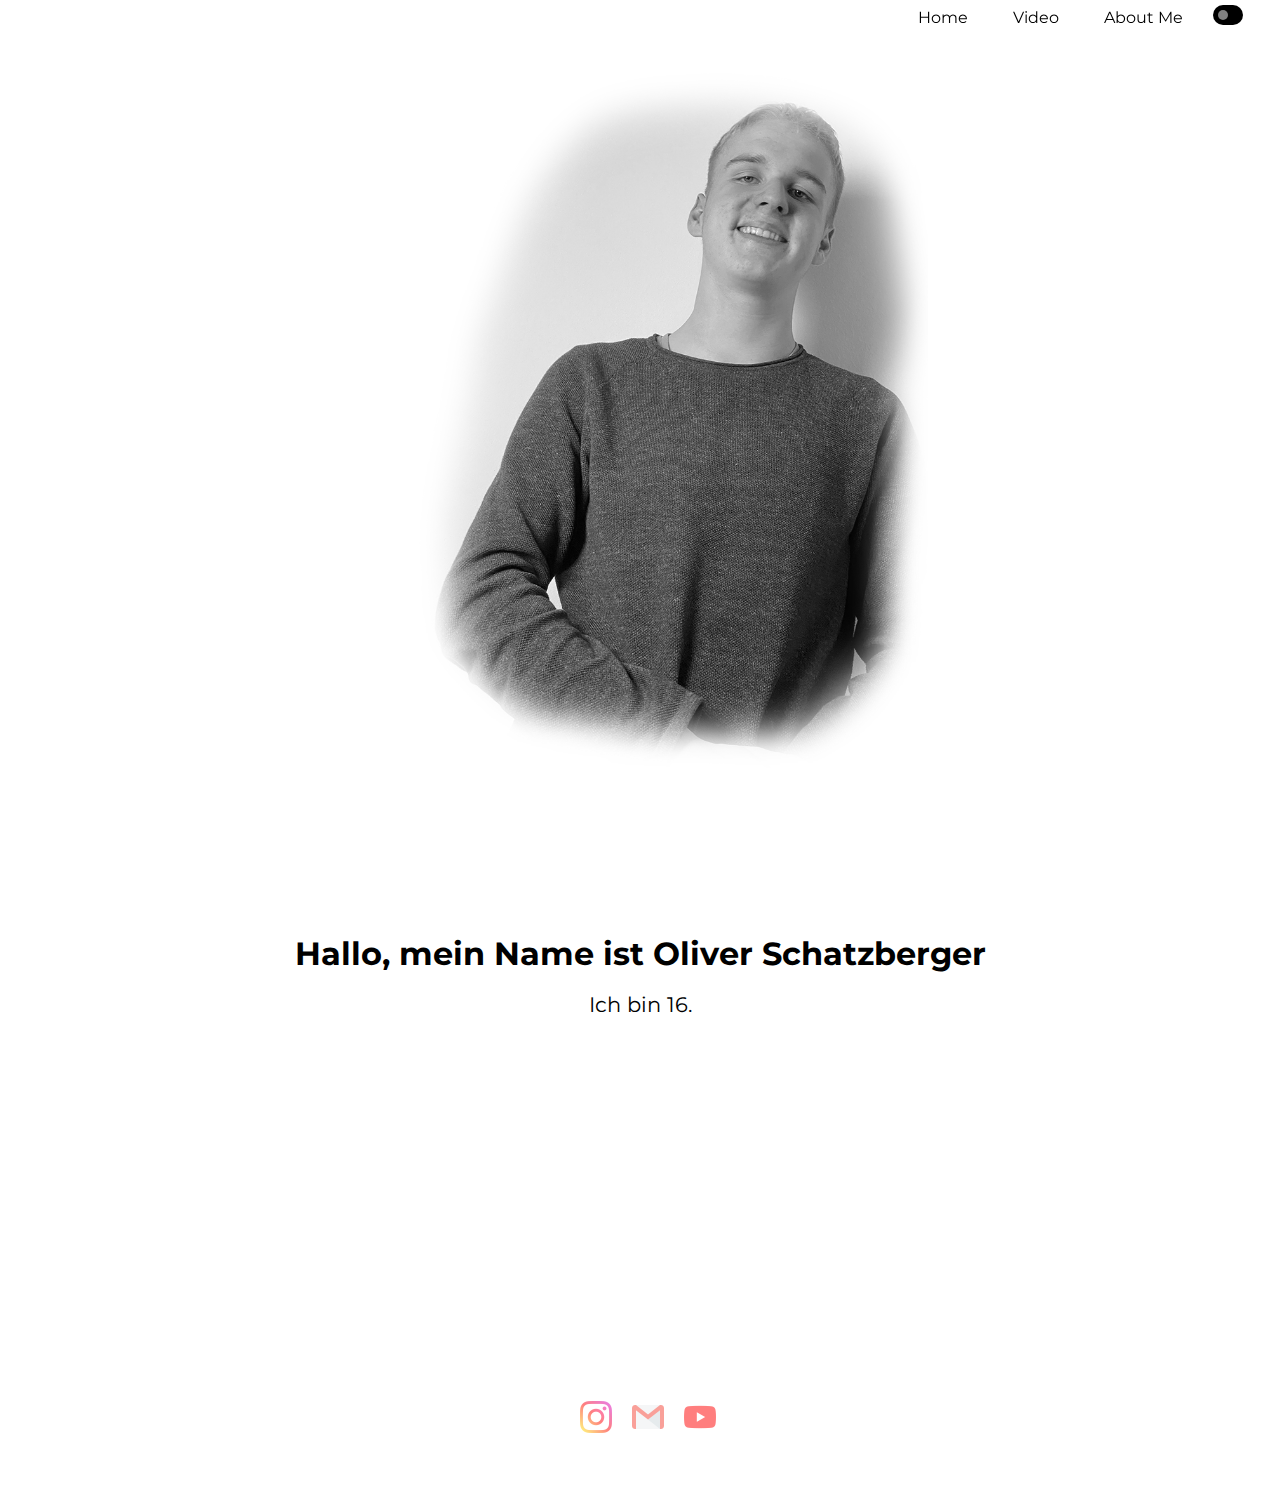
==== aboutme.html @ df816652 "done" ====
<!DOCTYPE html>
<html lang="en">

<head>
    <meta charset="UTF-8">
    <meta name="viewport" content="width=device-width, initial-scale=1.0">
    <title>About Me</title>
    <link href="style.css" type="text/css" rel="stylesheet">
    <script src="script.js" type="text/javascript" defer></script>
    <link rel="preconnect" href="https://fonts.gstatic.com">
    <link href="https://fonts.googleapis.com/css2?family=Montserrat:wght@200&display=swap" rel="stylesheet">
    <link href="https://fonts.googleapis.com/css2?family=Heebo&display=swap" rel="stylesheet">
</head>

<body>
    <nav>
        <a class="hvr-grow" class="navelm" href="index.html">Home</a>
        <a class="hvr-grow" class="navelm" href="video.html">Video</a>
        <a class="hvr-grow" class="navelm" href="aboutme.html">About Me</a>
        <div class="container">
            <div class="toggle-btn" onclick="swt(); this.classList.toggle('active');">
                <div class="inner-circle"></div>
            </div>
        </div>
    </nav>
    <div class="aboutflex">
        <div class="aboutflexelm">
            <img src="photos/oliver.png" alt="responsive me image">
        </div>
        <div class="aboutflexelm">
            <h1>Hallo, mein Name ist Oliver Schatzberger</span></h1>
            <br>
            <p id="typeP"></p>
        </div>
    </div>
        <div class="footermain"><a href="https://instagram.com/iamthatoli%22%3E"> <img src="photos/instagram.png"
            alt="instalogo"></a> <a href="mailto:oliver.schatzberger@outlook.com"><img src="photos/gmail.png"
            alt="vimeologo"></a> <a href="https://www.youtube.com/channel/UCR2xDPrmHrOxj7tzXMVfdfg%22%3E"> <img
            src="photos/youtube.png" alt="ytlogo"></a> </div>

</body>

</html>
---- style.css ----
/*Responsive*/
@media(max-width: 360px) {
    #text {
        font-size: 3.8em;
        margin-bottom: 200px;
    }

    section {
        height: 80vh;
    }

    img #moon {
        height: auto;
        width: 400px;
    }
}

@media(max-width: 500px) {
    .videoflex {
        flex-direction: column;
    }

    .videoflexelm {
        margin-top: 1vh;
    }
}

/*General*/
* {
    margin: 0;
    padding: 0;
}

body {
    background: white;
    color: black;
    transition: all 700ms ease-in-out;
    min-height: 1500px;
}

a {
    text-decoration: none;
    color: inherit;
}

/*Color Switch*/
#color-swt {
    display: flex;
    flex-direction: column;
}

.dark-mode {
    background-color: black;
    color: white;
    transition: all 700ms ease-in-out;
}

.container {
    top: 50%;
    left: 50%;
    transform: translate(-50%, -50%);
    margin-top: 1.7vh;
}

.toggle-btn {
    width: 20px;
    height: 10px;
    background-color: black;
    border-radius: 10px;
    padding: 5px;
    transition: all 300ms ease-in-out;
}

.toggle-btn>.inner-circle {
    width: 10px;
    height: 10px;
    background: gray;
    border-radius: 50%;
    transition: all 300ms ease-in-out;
}

.toggle-btn.active {
    background: white;
}

.toggle-btn.active>.inner-circle {
    margin-left: 10px;

}

section {
    position: relative;
    width: 100%;
    height: 100vh;
    overflow: hidden;
    display: flex;
    justify-content: center;
    align-items: center;
}

section img {
    position: absolute;
    top: 0;
    left: 0;
    width: 100%;
    height: 100%;
    object-fit: cover;
    pointer-events: none;

}

section:before {
    content: '';
    position: absolute;
    bottom: 0;
    width: 100%;
    height: 100px;
    background: linear-gradient(to top, black, transparent);
    z-index: 100000;
}

#text {
    position: relative;
    z-index: 0;
    font-family: 'Montserrat', sans-serif;
    font-size: 4.5rem;
    text-align: center;
}

#bg {
    z-index: -2;
}

#sea {
    z-index: 1;
}

#moon {
    z-index: 10000;
}

/*Navigation*/
nav {
    z-index: 100000;
    position: fixed;
    display: flex;
    width: 30%;
    margin-left: 70%;
    font-family: 'Montserrat', sans-serif;
    justify-content: space-around;
    vertical-align: middle;
    align-items: center;

}

.navelm {
    border: none;
    width: 25%;
    position: relative;
    box-sizing: border-box;
    text-align: center;
    text-decoration: none;
}

@media(max-width: 900px) {
    nav {
        width: 100%;
        flex-direction: column;
        margin-left: auto;
        margin-right: auto;
        position: relative;
    }

    .container{
        margin-left: 3.2vh;
    }
}

/*Hovereffekt*/
.hvr-grow {
    display: inline-block;
    vertical-align: middle;
    transform: translateZ(0);
    box-shadow: 0 0 1px rgba(0, 0, 0, 0);
    backface-visibility: hidden;
    -moz-osx-font-smoothing: grayscale;
    transition-duration: 0.3s;
    transition-property: transform;
    cursor: pointer;
}

.hvr-grow:hover,
.hvr-grow:focus,
.hvr-grow:active {
    transform: scale(1.1);
}

/*Saying*/
#hrflex {
    display: flex;
    flex-direction: row;
    align-items: center;
    width: 80%;
    margin-left: auto;
    margin-right: auto;
    margin-top: 40vh;
}

#hrflexelm {
    width: 33.33%;
    vertical-align: middle;
    text-align: center;
    font-family: 'Montserrat', sans-serif;
    font-size: 1.5rem;
}

@media(max-width: 540px){
    #hrflexelm hr{
       display: none; 
    }

    #hrflexelm{
        font-size: 1rem;
    }
}

/*Iframe*/
#iframe-container {
    z-index: 0;
    position: relative;
    width: 100%;
    padding-bottom: 56.25%;
    pointer-events: none;
    background: linear-gradient(to top, transparent, black);
    opacity: 100%;
    margin-top: 40vh;
}

#iframe-containervideo {
    z-index: 1;
    position: absolute;
    top: 0;
    left: 0;
    width: 100%;
    height: 100%;
    pointer-events: none;
    background: linear-gradient(to top, transparent, black);

}

/*Video-Flex*/
.videoflex {
    display: flex;
    align-items: center;
    justify-content: space-between;
    width: 100%;
    height: 29.4vh;
    margin-right: auto;
    margin-left: auto;
    text-align: center;
    margin-top: 1vh;
}

.videoflexelm {
    position: relative;
    width: 100%;
    height: 100%;
    left: 0;
    top: 0;
}

.videoflexelm iframe {
    border: none;
    width: 80%;
    height: 100%;

}

.videoflexelm img {
    width: 80%;
    height: 100%;
    position: absolute;
    top: 0;
    left: 0;
    opacity: 100%;
    z-index: 1;
}

/*About me Flex*/
.aboutflex {
    display: flex;
    flex-direction: row;
    width: 80%;
    margin-right: auto;
    margin-left: auto;
}

.aboutflex img {
    transition: filter .5s ease-in-out;
    -webkit-filter: grayscale(100%);
    filter: grayscale(100%);
    width: 50%;
    transition: all 300ms ease-in-out;

}

.aboutflex img:hover {
    -webkit-filter: grayscale(45%);
    filter: grayscale(45%);
}


.aboutflexelm {
    width: 50%;
    font-family: 'Montserrat', sans-serif;
    text-align: center;

}

.aboutflexelm h1 {
    margin-top: 18vh;
}

.aboutflexelm p {
    font-size: 1.3rem;
}

@media(max-width: 1300px){
    .aboutflex{
        flex-direction: column;
        width: 100%;
    }

    .aboutflexelm{
        width: 90%;
        margin-left: auto;
        margin-right: auto;
    }
}

.footermain {
    width: 100%;
    padding: 1.5rem;
    padding-left: 0;
    padding-right: 0;
    margin-bottom: 0;
    color: white;
    text-align: center;
    margin-top: 40vh;

  
  
  }
  .footermain img{
    width: 2rem;
    opacity: 0.5;
    margin-left: 1rem;
  }
  .footermain img:hover {
    opacity: 1;
    transition: 1s;
  }

  #mainimg{
      width: 100%;
      z-index: -1000000;
  }
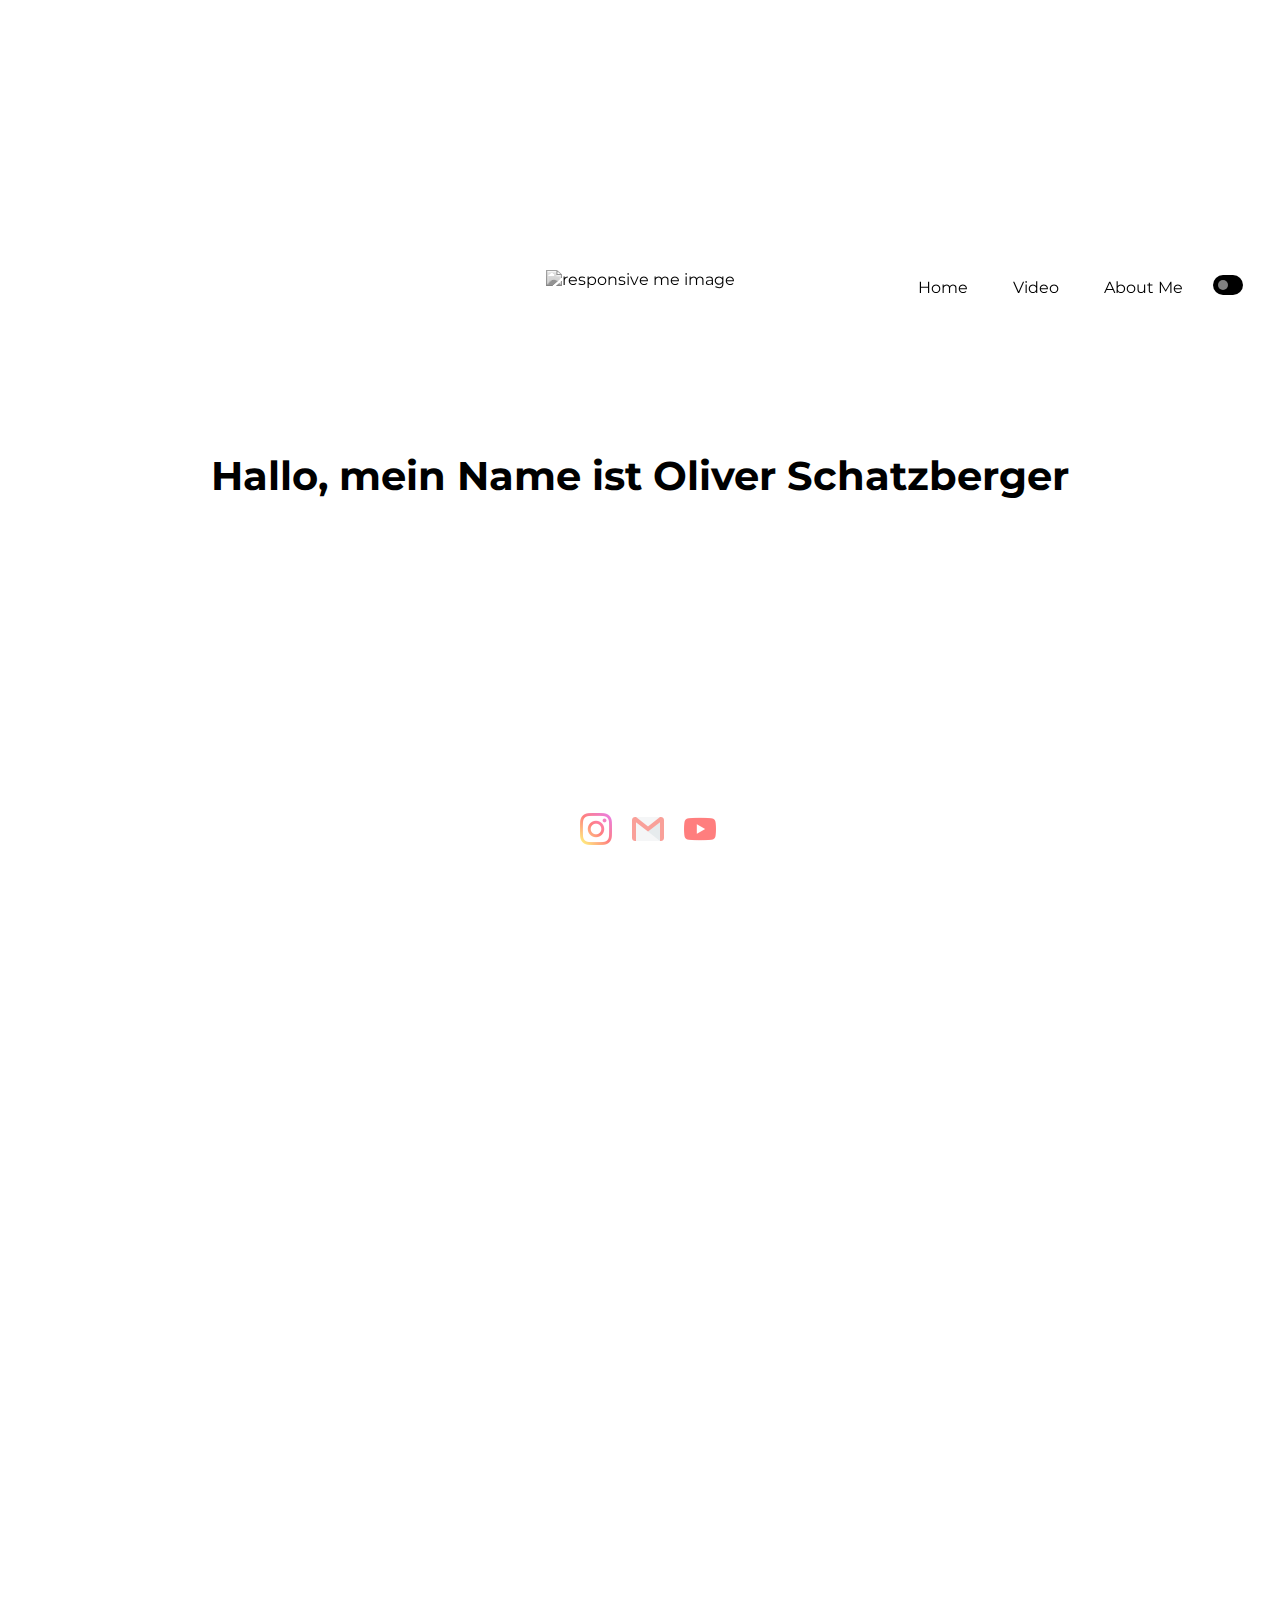
==== commit 8f380591: "final1" ====
--- a/aboutme.html
+++ b/aboutme.html
@@ -33,10 +33,10 @@
             <p id="typeP"></p>
         </div>
     </div>
-        <div class="footermain"><a href="https://instagram.com/iamthatoli%22%3E"> <img src="photos/instagram.png"
-            alt="instalogo"></a> <a href="mailto:oliver.schatzberger@outlook.com"><img src="photos/gmail.png"
-            alt="vimeologo"></a> <a href="https://www.youtube.com/channel/UCR2xDPrmHrOxj7tzXMVfdfg%22%3E"> <img
-            src="photos/youtube.png" alt="ytlogo"></a> </div>
+    <div class="footermain"><a target="_blank" href="https://instagram.com/iamthatoli"> <img src="photos/instagram.png"
+                alt="instalogo"></a> <a href="mailto:oliver.schatzberger@outlook.com"><img src="photos/gmail.png"
+                alt="vimeologo"></a> <a href="https://www.youtube.com/channel/UCR2xDPrmHrOxj7tzXMVfdfg"> <img
+                src="photos/youtube.png" alt="ytlogo"></a> </div>
 
 </body>
 
--- a/style.css
+++ b/style.css
@@ -1,30 +1,3 @@
-/*Responsive*/
-@media(max-width: 360px) {
-    #text {
-        font-size: 3.8em;
-        margin-bottom: 200px;
-    }
-
-    section {
-        height: 80vh;
-    }
-
-    img #moon {
-        height: auto;
-        width: 400px;
-    }
-}
-
-@media(max-width: 500px) {
-    .videoflex {
-        flex-direction: column;
-    }
-
-    .videoflexelm {
-        margin-top: 1vh;
-    }
-}
-
 /*General*/
 * {
     margin: 0;
@@ -88,6 +61,8 @@
 
 }
 
+/* Parralax scrollY */
+
 section {
     position: relative;
     width: 100%;
@@ -162,6 +137,7 @@
     text-decoration: none;
 }
 
+/* Responsive NAV */
 @media(max-width: 900px) {
     nav {
         width: 100%;
@@ -171,8 +147,13 @@
         position: relative;
     }
 
-    .container{
+    nav a {
+        margin-top: 2vh;
+    }
+
+    .container {
         margin-left: 3.2vh;
+        margin-top: 3vh;
     }
 }
 
@@ -203,7 +184,7 @@
     width: 80%;
     margin-left: auto;
     margin-right: auto;
-    margin-top: 40vh;
+    margin-top: 10%;
 }
 
 #hrflexelm {
@@ -214,12 +195,13 @@
     font-size: 1.5rem;
 }
 
-@media(max-width: 540px){
-    #hrflexelm hr{
-       display: none; 
-    }
-
-    #hrflexelm{
+/* Responsive Hr - Tag */
+@media(max-width: 540px) {
+    #hrflexelm hr {
+        display: none;
+    }
+
+    #hrflexelm {
         font-size: 1rem;
     }
 }
@@ -286,6 +268,118 @@
     z-index: 1;
 }
 
+/*Background video*/
+.video-background {
+    position: absolute;
+    right: 0;
+    bottom: 0;
+    min-width: 100%;
+    min-height: 100%;
+    width: auto;
+    height: auto;
+    z-index: -100;
+
+}
+
+@media (min-aspect-ratio: 16/9) {
+    .video-background {
+        width: 100%;
+        height: auto;
+    }
+}
+
+@media (max-aspect-ratio: 16/9) {
+    .video-background {
+        width: 100%;
+        height: auto;
+    }
+}
+
+.banner{
+    width: 100%;
+    height: 100vh;
+    overflow: hidden;
+    display: flex;
+    justify-content: center;
+    align-items: center;
+}
+
+.banner video{
+    position: absolute;
+    top: 0;
+    left: 0;
+    object-fit: cover;
+    width: 100%;
+    height: 100%;
+    pointer-events: none;
+}
+
+.banner .content{
+    position: relative;
+    z-index: 1;
+}
+
+script{
+    color: transparent;
+}
+
+/* Responsive Video */
+@media(max-width: 1100px) {
+    .videoflex {
+        flex-direction: column;
+        width: 40%;
+
+    }
+
+    .videoflexelm {
+        margin-top: 5vh;
+    }
+}
+
+/* Typewriter 2 */
+#typewriter {
+    font-family: Courier, monospace;
+    display: inline-block;
+
+}
+
+#typewriter-text {
+    display: inline-block;
+    overflow: hidden;
+    letter-spacing: 2px;
+    animation: typing 5s steps(30, end), blink 1s step-end infinite;
+    white-space: nowrap;
+    font-size: 4rem;
+    color: white;
+    font-weight: 700;
+    border-right: 4px solid white;
+    box-sizing: border-box;
+}
+
+@keyframes typing {
+    from {
+        width: 0%
+    }
+
+    to {
+        width: 100%;
+
+    }
+}
+
+@keyframes blink {
+
+    from,
+    to {
+        border-color: transparent
+    }
+
+    50% {
+        border-color: white;
+        transition: all 300ms ease-in-out;
+    }
+}
+
 /*About me Flex*/
 .aboutflex {
     display: flex;
@@ -293,6 +387,7 @@
     width: 80%;
     margin-right: auto;
     margin-left: auto;
+    margin-top: 30vh;
 }
 
 .aboutflex img {
@@ -319,24 +414,27 @@
 
 .aboutflexelm h1 {
     margin-top: 18vh;
+    font-size: 2.5rem;
 }
 
 .aboutflexelm p {
-    font-size: 1.3rem;
-}
-
-@media(max-width: 1300px){
-    .aboutflex{
+    font-size: 1.5rem;
+}
+
+@media(max-width: 1300px) {
+    .aboutflex {
         flex-direction: column;
         width: 100%;
     }
 
-    .aboutflexelm{
+    .aboutflexelm {
         width: 90%;
         margin-left: auto;
         margin-right: auto;
     }
 }
+
+/* Footer */
 
 .footermain {
     width: 100%;
@@ -346,23 +444,27 @@
     margin-bottom: 0;
     color: white;
     text-align: center;
-    margin-top: 40vh;
-
-  
-  
-  }
-  .footermain img{
+    margin-top: 30vh;
+}
+
+.footermain img {
     width: 2rem;
     opacity: 0.5;
     margin-left: 1rem;
-  }
-  .footermain img:hover {
+}
+
+.footermain img:hover {
     opacity: 1;
     transition: 1s;
-  }
-
-  #mainimg{
-      width: 100%;
-      z-index: -1000000;
-  }
-
+}
+
+/* Parralax Js */
+.containerpara {
+    width: 100%;
+    height: 100vh;
+    overflow: hidden;
+}
+
+#paratext {
+    text-align: center;
+}
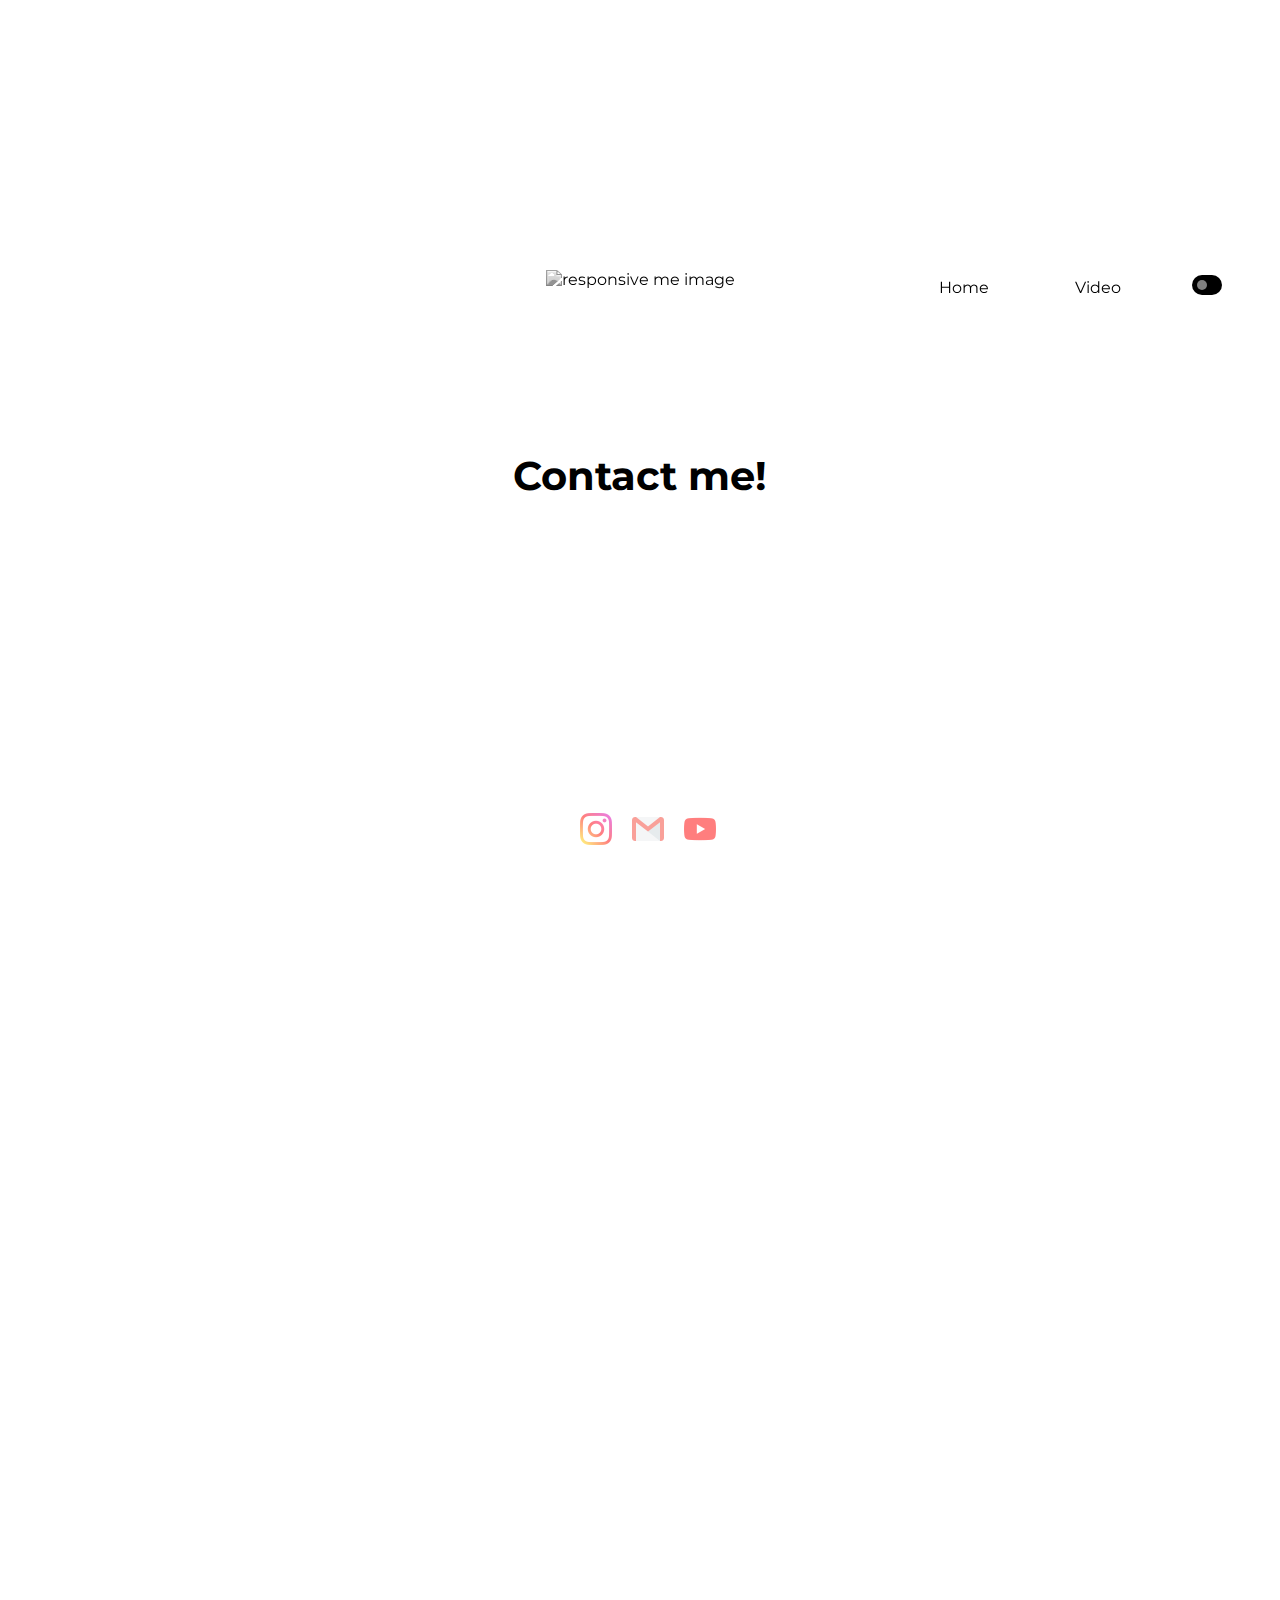
==== commit d5ab4387: "final3" ====
--- a/aboutme.html
+++ b/aboutme.html
@@ -10,13 +10,13 @@
     <link rel="preconnect" href="https://fonts.gstatic.com">
     <link href="https://fonts.googleapis.com/css2?family=Montserrat:wght@200&display=swap" rel="stylesheet">
     <link href="https://fonts.googleapis.com/css2?family=Heebo&display=swap" rel="stylesheet">
+    <link rel="icon" type="image/png" href="photos/sign.png">
 </head>
 
 <body>
     <nav>
         <a class="hvr-grow" class="navelm" href="index.html">Home</a>
         <a class="hvr-grow" class="navelm" href="video.html">Video</a>
-        <a class="hvr-grow" class="navelm" href="aboutme.html">About Me</a>
         <div class="container">
             <div class="toggle-btn" onclick="swt(); this.classList.toggle('active');">
                 <div class="inner-circle"></div>
@@ -28,7 +28,7 @@
             <img src="photos/oliver.png" alt="responsive me image">
         </div>
         <div class="aboutflexelm">
-            <h1>Hallo, mein Name ist Oliver Schatzberger</span></h1>
+            <h1>Contact me!</h1>
             <br>
             <p id="typeP"></p>
         </div>
--- a/style.css
+++ b/style.css
@@ -128,6 +128,19 @@
 
 }
 
+#navvideo {
+    z-index: 100000;
+    position: fixed;
+    display: flex;
+    width: 30%;
+    margin-left: 70%;
+    font-family: 'Montserrat', sans-serif;
+    justify-content: space-around;
+    vertical-align: middle;
+    align-items: center;
+    background-color: rgba(255, 255, 255, 0.5);
+}
+
 .navelm {
     border: none;
     width: 25%;
@@ -135,26 +148,6 @@
     box-sizing: border-box;
     text-align: center;
     text-decoration: none;
-}
-
-/* Responsive NAV */
-@media(max-width: 900px) {
-    nav {
-        width: 100%;
-        flex-direction: column;
-        margin-left: auto;
-        margin-right: auto;
-        position: relative;
-    }
-
-    nav a {
-        margin-top: 2vh;
-    }
-
-    .container {
-        margin-left: 3.2vh;
-        margin-top: 3vh;
-    }
 }
 
 /*Hovereffekt*/
@@ -194,18 +187,6 @@
     font-family: 'Montserrat', sans-serif;
     font-size: 1.5rem;
 }
-
-/* Responsive Hr - Tag */
-@media(max-width: 540px) {
-    #hrflexelm hr {
-        display: none;
-    }
-
-    #hrflexelm {
-        font-size: 1rem;
-    }
-}
-
 /*Iframe*/
 #iframe-container {
     z-index: 0;
@@ -295,7 +276,7 @@
     }
 }
 
-.banner{
+.banner {
     width: 100%;
     height: 100vh;
     overflow: hidden;
@@ -304,7 +285,7 @@
     align-items: center;
 }
 
-.banner video{
+.banner video {
     position: absolute;
     top: 0;
     left: 0;
@@ -314,33 +295,21 @@
     pointer-events: none;
 }
 
-.banner .content{
+.banner .content {
     position: relative;
     z-index: 1;
 }
 
-script{
+script {
     color: transparent;
 }
 
-/* Responsive Video */
-@media(max-width: 1100px) {
-    .videoflex {
-        flex-direction: column;
-        width: 40%;
-
-    }
-
-    .videoflexelm {
-        margin-top: 5vh;
-    }
-}
+
 
 /* Typewriter 2 */
 #typewriter {
     font-family: Courier, monospace;
     display: inline-block;
-
 }
 
 #typewriter-text {
@@ -468,3 +437,78 @@
 #paratext {
     text-align: center;
 }
+
+/* Responsive NAV */
+@media(max-width: 900px) {
+    #navvideo {
+        width: 100%;
+        flex-direction: column;
+        margin-left: auto;
+        margin-right: auto;
+        position: relative;
+        margin-bottom: -15vh;
+    }
+
+    nav {
+        width: 100%;
+        flex-direction: column;
+        margin-left: auto;
+        margin-right: auto;
+        position: relative;
+    }
+
+
+    nav a {
+        margin-top: 2vh;
+    }
+
+    #navvideo a{
+        margin-top: 2vh;
+    }
+
+    .container {
+        margin-left: 3.2vh;
+        margin-top: 3vh;
+    }
+
+    .footermain {
+        margin-top: 50vh;
+
+    }
+
+}
+
+/* Responsive Hr - Tag */
+@media(max-width: 540px) {
+    #hrflexelm hr {
+        display: none;
+    }
+
+    #hrflexelm {
+        font-size: 1rem;
+    }
+}
+
+/* Responsive Video */
+@media(max-width: 1050px) {
+    .videoflex {
+        flex-direction: column;
+        width: 100%;
+
+    }
+
+    .videoflexelm {
+        margin-top: 5vh;
+        width: 60%;
+    }
+
+    #typewriter-text {
+        font-size: 1.5rem;
+    }
+}
+
+@media(max-width: 500px){
+    .videoflexelm{
+        width: 100%;
+    }
+}